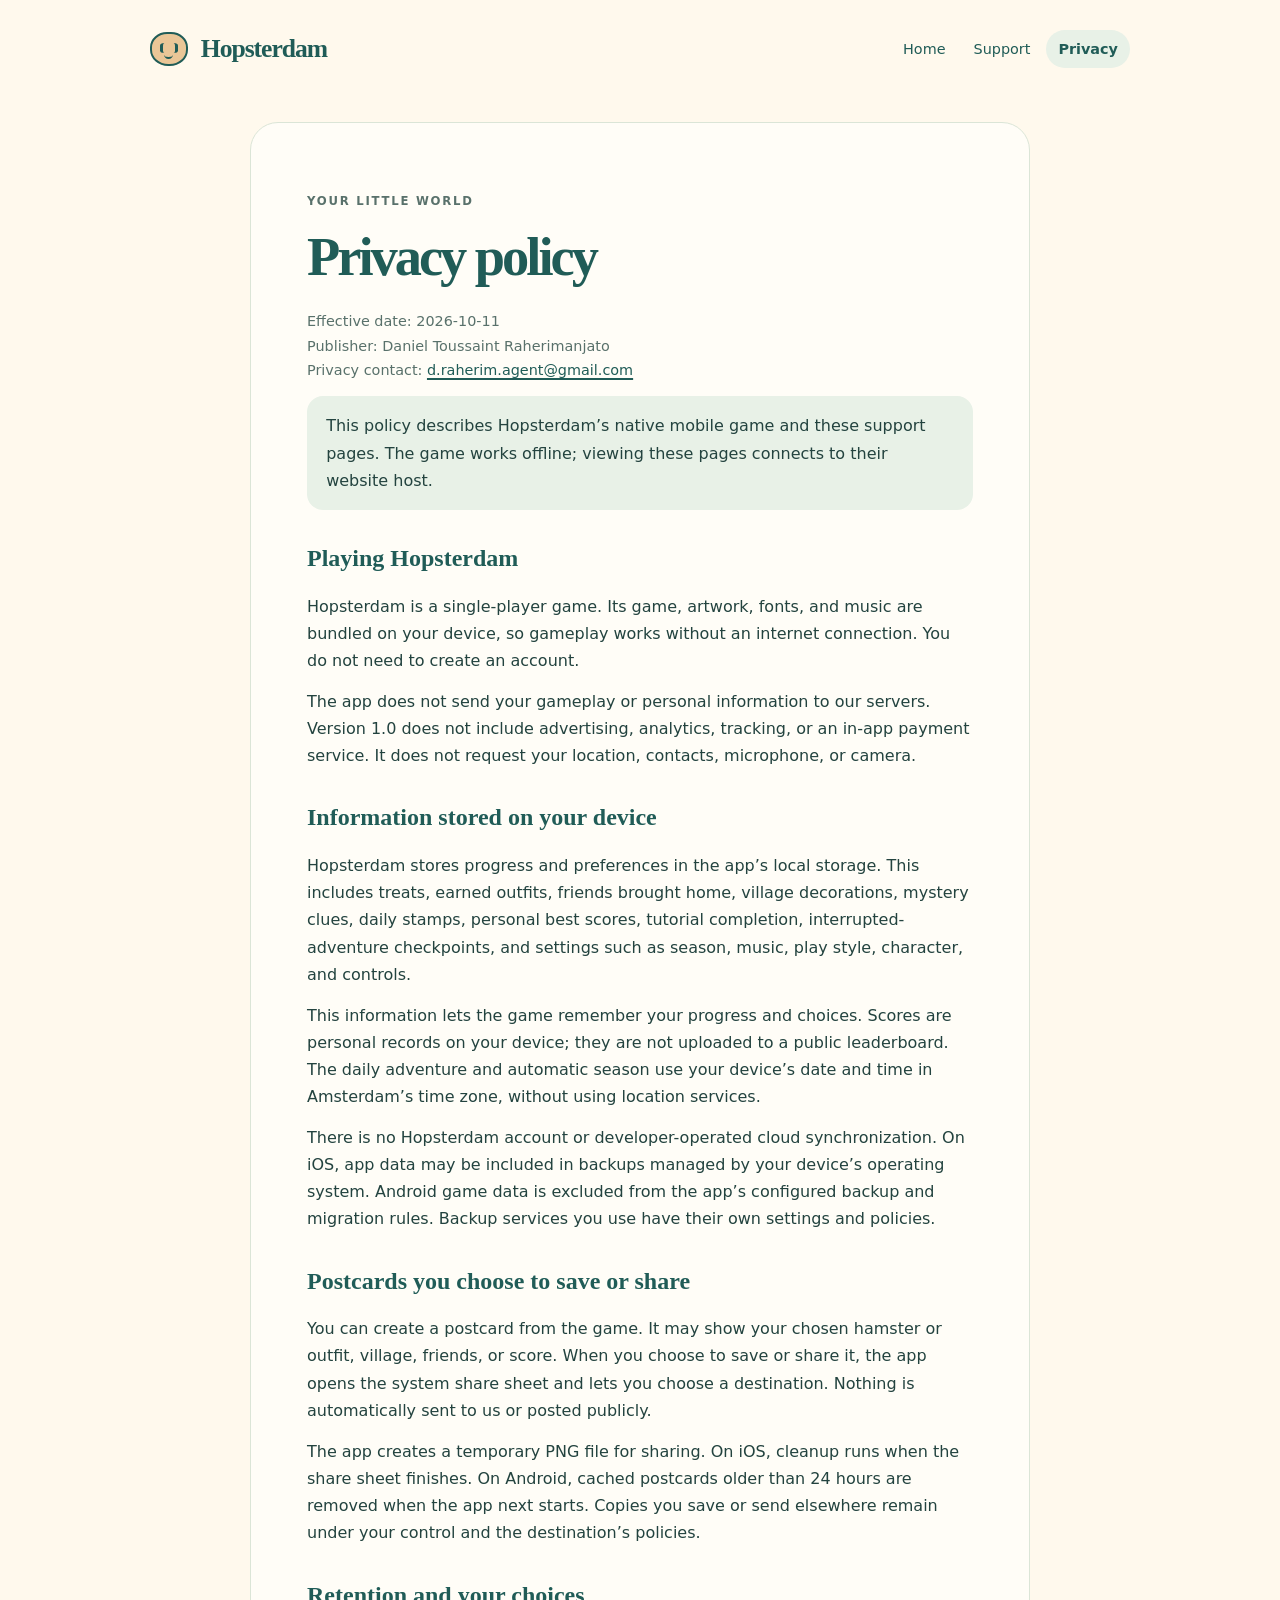
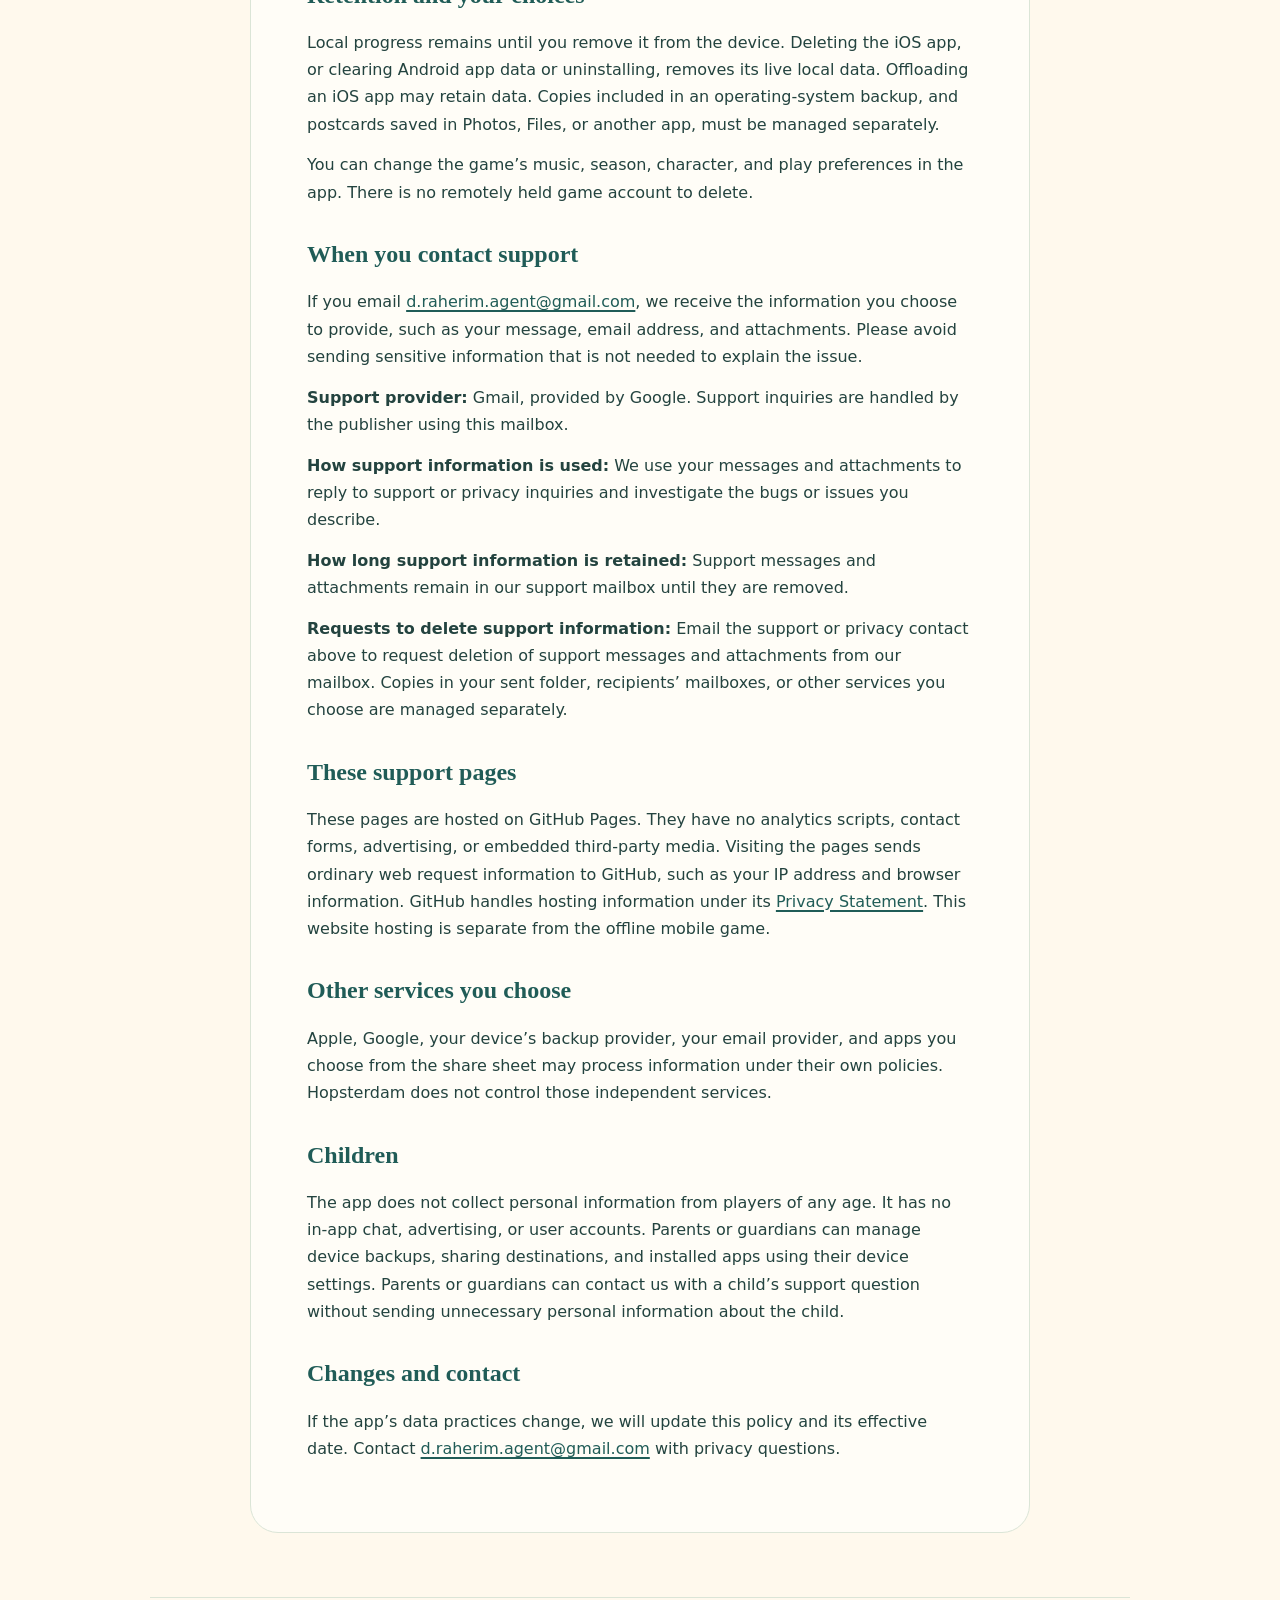
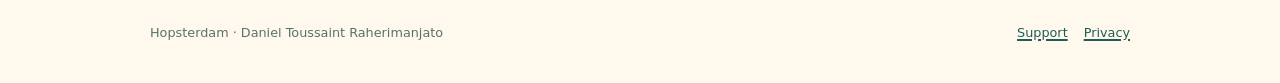
==== privacy.html @ b8333923 "Publish Hopsterdam privacy and support pages Publish only the six static documentation files. Game s" ====
<!doctype html>
<html lang="en">
<head>
<meta charset="utf-8">
<meta name="viewport" content="width=device-width, initial-scale=1">
<meta name="description" content="How the Hopsterdam mobile app handles local progress, postcards, and support information.">
<link rel="canonical" href="https://dangorah.github.io/hopsterdam-legal/privacy.html">
<title>Privacy policy · Hopsterdam</title>
<link rel="stylesheet" href="styles.css">
</head>
<body>
<a class="skip" href="#main">Skip to content</a>

<div class="shell">
<header><a class="brand" href="index.html"><span class="mark" aria-hidden="true"></span>Hopsterdam</a><nav aria-label="Main navigation"><a href="index.html">Home</a><a href="support.html">Support</a><a href="privacy.html" aria-current="page">Privacy</a></nav></header>
<main id="main"><article class="article"><p class="eyebrow">Your little world</p><h1>Privacy policy</h1><p class="meta">Effective date: 2026-10-11<br>Publisher: Daniel Toussaint Raherimanjato<br>Privacy contact: <a href="mailto:d.raherim.agent%40gmail.com">d.raherim.agent@gmail.com</a></p><div class="note">This policy describes Hopsterdam’s native mobile game and these support pages. The game works offline; viewing these pages connects to their website host.</div><h2>Playing Hopsterdam</h2><p>Hopsterdam is a single-player game. Its game, artwork, fonts, and music are bundled on your device, so gameplay works without an internet connection. You do not need to create an account.</p><p>The app does not send your gameplay or personal information to our servers. Version 1.0 does not include advertising, analytics, tracking, or an in-app payment service. It does not request your location, contacts, microphone, or camera.</p><h2>Information stored on your device</h2><p>Hopsterdam stores progress and preferences in the app’s local storage. This includes treats, earned outfits, friends brought home, village decorations, mystery clues, daily stamps, personal best scores, tutorial completion, interrupted-adventure checkpoints, and settings such as season, music, play style, character, and controls.</p><p>This information lets the game remember your progress and choices. Scores are personal records on your device; they are not uploaded to a public leaderboard. The daily adventure and automatic season use your device’s date and time in Amsterdam’s time zone, without using location services.</p><p>There is no Hopsterdam account or developer-operated cloud synchronization. On iOS, app data may be included in backups managed by your device’s operating system. Android game data is excluded from the app’s configured backup and migration rules. Backup services you use have their own settings and policies.</p><h2>Postcards you choose to save or share</h2><p>You can create a postcard from the game. It may show your chosen hamster or outfit, village, friends, or score. When you choose to save or share it, the app opens the system share sheet and lets you choose a destination. Nothing is automatically sent to us or posted publicly.</p><p>The app creates a temporary PNG file for sharing. On iOS, cleanup runs when the share sheet finishes. On Android, cached postcards older than 24 hours are removed when the app next starts. Copies you save or send elsewhere remain under your control and the destination’s policies.</p><h2>Retention and your choices</h2><p>Local progress remains until you remove it from the device. Deleting the iOS app, or clearing Android app data or uninstalling, removes its live local data. Offloading an iOS app may retain data. Copies included in an operating-system backup, and postcards saved in Photos, Files, or another app, must be managed separately.</p><p>You can change the game’s music, season, character, and play preferences in the app. There is no remotely held game account to delete.</p><h2>When you contact support</h2><p>If you email <a href="mailto:d.raherim.agent%40gmail.com">d.raherim.agent@gmail.com</a>, we receive the information you choose to provide, such as your message, email address, and attachments. Please avoid sending sensitive information that is not needed to explain the issue.</p><p><strong>Support provider:</strong> Gmail, provided by Google. Support inquiries are handled by the publisher using this mailbox.</p><p><strong>How support information is used:</strong> We use your messages and attachments to reply to support or privacy inquiries and investigate the bugs or issues you describe.</p><p><strong>How long support information is retained:</strong> Support messages and attachments remain in our support mailbox until they are removed.</p><p><strong>Requests to delete support information:</strong> Email the support or privacy contact above to request deletion of support messages and attachments from our mailbox. Copies in your sent folder, recipients’ mailboxes, or other services you choose are managed separately.</p><h2>These support pages</h2><p>These pages are hosted on GitHub Pages. They have no analytics scripts, contact forms, advertising, or embedded third-party media. Visiting the pages sends ordinary web request information to GitHub, such as your IP address and browser information. GitHub handles hosting information under its <a href="https://docs.github.com/en/site-policy/privacy-policies/github-general-privacy-statement">Privacy Statement</a>. This website hosting is separate from the offline mobile game.</p><h2>Other services you choose</h2><p>Apple, Google, your device’s backup provider, your email provider, and apps you choose from the share sheet may process information under their own policies. Hopsterdam does not control those independent services.</p><h2>Children</h2><p>The app does not collect personal information from players of any age. It has no in-app chat, advertising, or user accounts. Parents or guardians can manage device backups, sharing destinations, and installed apps using their device settings. Parents or guardians can contact us with a child’s support question without sending unnecessary personal information about the child.</p><h2>Changes and contact</h2><p>If the app’s data practices change, we will update this policy and its effective date. Contact <a href="mailto:d.raherim.agent%40gmail.com">d.raherim.agent@gmail.com</a> with privacy questions.</p></article></main>
<footer><p>Hopsterdam · Daniel Toussaint Raherimanjato</p><div class="links"><a href="support.html">Support</a><a href="privacy.html">Privacy</a></div></footer>
</div>
</body>
</html>
---- styles.css ----
:root {
  --cream: #fff9ed;
  --paper: #fffdf7;
  --teal: #205c57;
  --ink: #23433f;
  --muted: #59716b;
  --orange: #d77548;
  --line: #dbe5d7;
  --mint: #e8f1e7;
  color-scheme: light;
  font-family: ui-rounded, "Avenir Next", Avenir, system-ui, sans-serif;
  color: var(--ink);
  background: var(--cream);
  line-height: 1.7;
}
* { box-sizing: border-box; }
body { margin: 0; }
a { color: var(--teal); text-decoration-thickness: 1.5px; text-underline-offset: .18em; }
a:hover { color: #16433e; }
a:focus-visible { outline: 3px solid var(--orange); outline-offset: 5px; border-radius: 3px; }
.skip { position: absolute; left: 1rem; top: -10rem; background: var(--paper); padding: .5rem 1rem; z-index: 3; }
.skip:focus { top: 1rem; }
.shell { width: min(100% - 2.5rem, 980px); margin-inline: auto; }
header { display: flex; justify-content: space-between; align-items: center; gap: 1rem; padding-block: 1.7rem; }
.brand { display: inline-flex; align-items: center; gap: .8rem; color: var(--teal); text-decoration: none; font-family: Georgia, "Times New Roman", serif; font-size: 1.6rem; font-weight: 700; letter-spacing: -.04em; }
.mark { position: relative; display: inline-block; width: 38px; height: 34px; border-radius: 45% 45% 48% 48%; background: #eac697; border: 2px solid var(--teal); }
.mark::before { content: ""; position: absolute; inset: 9px 8px 11px; border-left: 3px solid var(--teal); border-right: 3px solid var(--teal); border-radius: 25%; }
.mark::after { content: ""; position: absolute; width: 9px; height: 4px; left: 12px; bottom: 5px; border-bottom: 2px solid var(--teal); border-radius: 0 0 10px 10px; }
nav { display: flex; flex-wrap: wrap; gap: .25rem; font-size: .9rem; }
nav a { padding: .45rem .75rem; border-radius: 100px; text-decoration: none; }
nav a[aria-current="page"] { background: var(--mint); font-weight: 650; }
.draft { background: #ffe7d7; border-block: 1px solid #e9c5a7; padding: .75rem 1.2rem; font-size: .9rem; text-align: center; }
main { padding-block: 1.5rem 4rem; }
.hero { position: relative; overflow: hidden; padding: clamp(2rem, 6vw, 4.5rem); background: var(--paper); border: 1px solid var(--line); border-radius: 32px; box-shadow: 0 8px 0 #e8ecdd; }
.eyebrow { text-transform: uppercase; letter-spacing: .15em; font-weight: 650; font-size: .73rem; color: var(--muted); margin: 0 0 1rem; }
h1, h2, h3 { font-family: Georgia, "Times New Roman", serif; color: var(--teal); line-height: 1.15; }
h1 { font-size: clamp(2.25rem, 7vw, 4.6rem); letter-spacing: -.055em; margin: 0 0 1.3rem; }
.hero p { max-width: 570px; }
.lead { font-size: 1.12rem; }
.pill { display: inline-block; background: var(--mint); color: var(--teal); padding: .35rem .75rem; border-radius: 100px; font-size: .85rem; font-weight: 600; }
.grid { display: grid; grid-template-columns: 1fr 1fr; gap: 1rem; margin-top: 2rem; }
.card { background: var(--paper); padding: 1.75rem; border: 1px solid var(--line); border-radius: 22px; }
.card h2 { font-size: 1.55rem; margin: 0 0 .75rem; }
.card p { margin: 0 0 1rem; color: var(--muted); }
.card a { font-weight: 600; }
.article { max-width: 780px; margin-inline: auto; background: var(--paper); border: 1px solid var(--line); border-radius: 28px; padding: clamp(1.5rem, 5vw, 3.5rem); }
.article h1 { font-size: clamp(2.2rem, 6vw, 3.4rem); }
.article h2 { font-size: 1.5rem; margin-top: 2.2rem; }
.article p { margin: .85rem 0; }
.article ul { padding-left: 1.3rem; }
.article li { margin-block: .5rem; }
.meta { color: var(--muted); font-size: .9rem; }
.note { background: var(--mint); border-radius: 16px; padding: 1rem 1.2rem; }
.missing { color: #9a3e28; font-weight: 600; }
footer { border-top: 1px solid var(--line); padding-block: 1.5rem 2.5rem; display: flex; justify-content: space-between; flex-wrap: wrap; gap: .8rem; font-size: .8rem; color: var(--muted); }
footer p { margin: 0; }
footer .links { display: flex; gap: 1rem; }
@media (max-width: 560px) {
  .shell { width: min(100% - 1.5rem, 980px); }
  header { align-items: flex-start; flex-direction: column; padding-block: 1.2rem; gap: .7rem; }
  nav a { padding: .4rem .7rem; }
  .grid { grid-template-columns: 1fr; }
  .hero { border-radius: 24px; }
  .article { border-radius: 22px; }
  .lead { font-size: 1rem; }
}
@media print {
  body { background: white; color: black; }
  header, footer, .skip { display: none; }
  .article, .hero { border: 0; box-shadow: none; padding: 0; }
  a { color: black; }
}
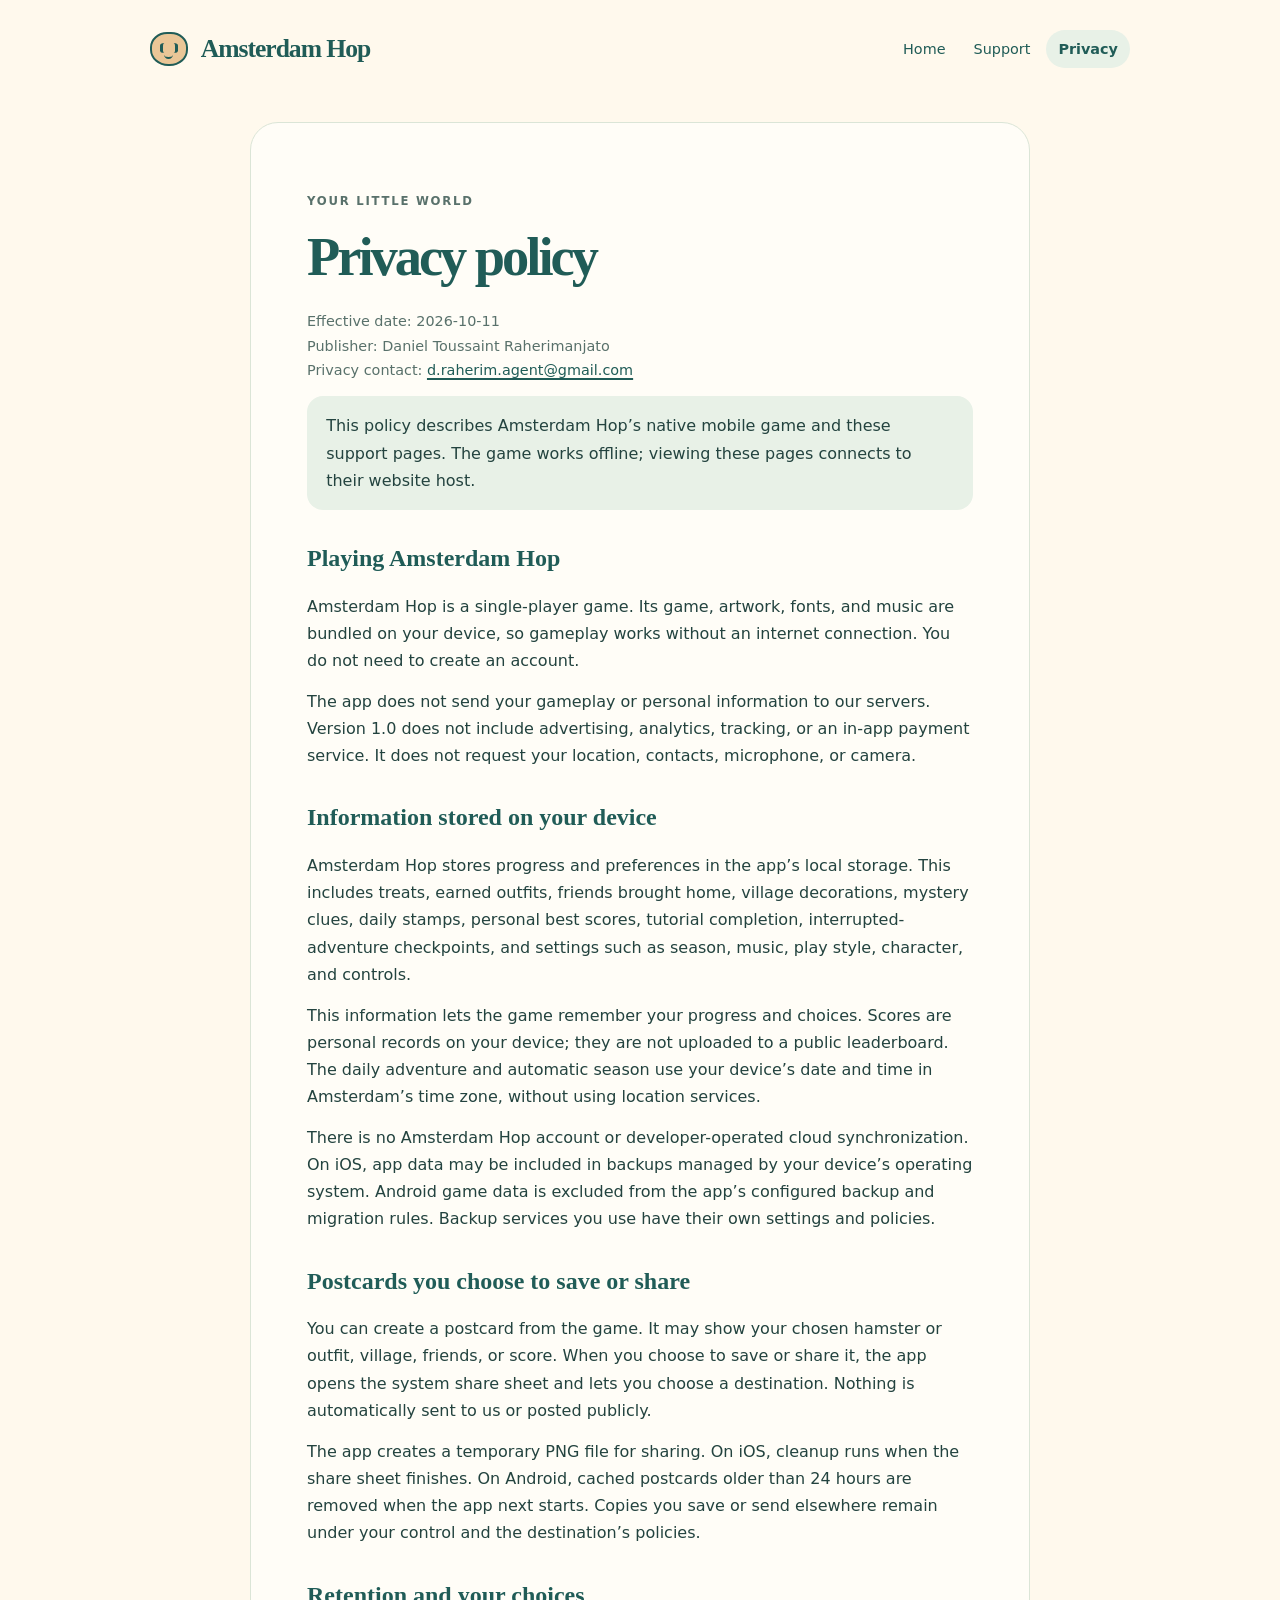
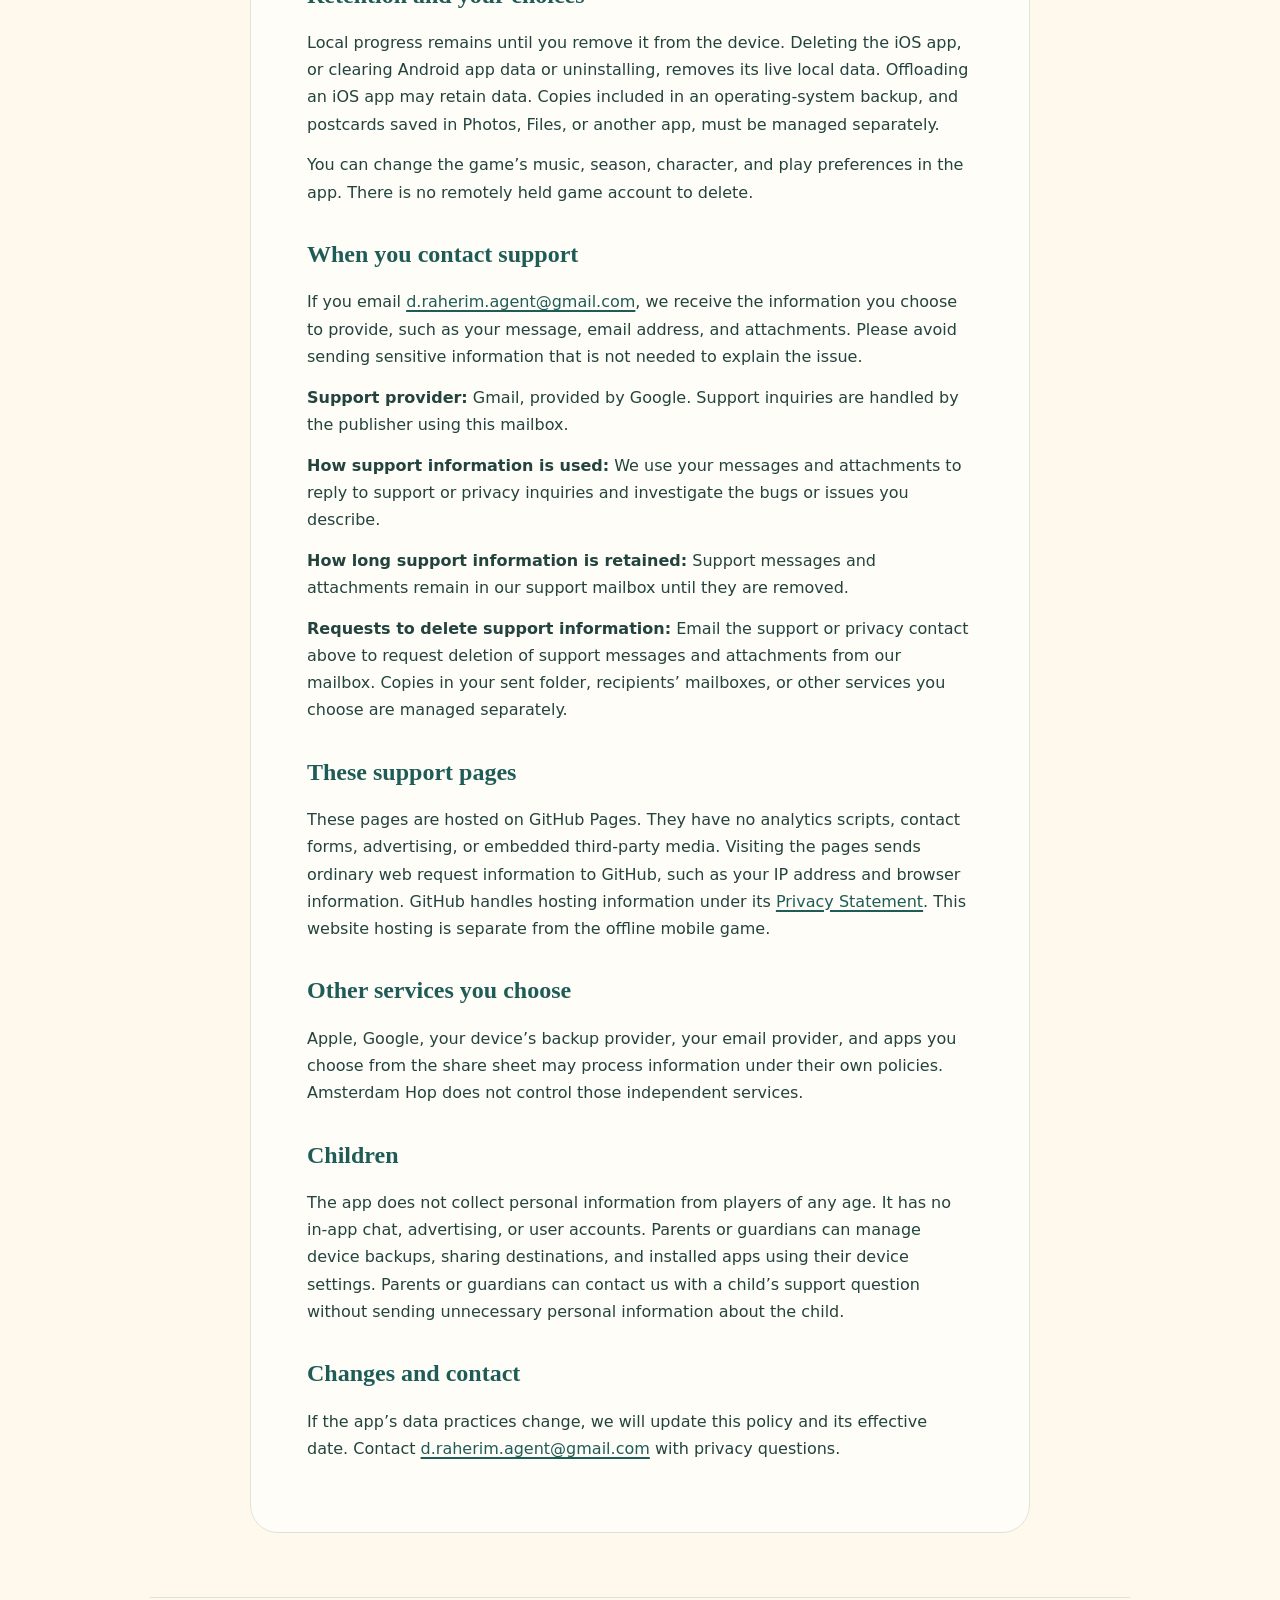
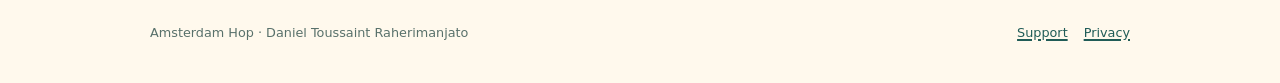
==== commit a99377cf: "Rename privacy policy to Amsterdam Hop" ====
--- a/privacy.html
+++ b/privacy.html
@@ -3,18 +3,18 @@
 <head>
 <meta charset="utf-8">
 <meta name="viewport" content="width=device-width, initial-scale=1">
-<meta name="description" content="How the Hopsterdam mobile app handles local progress, postcards, and support information.">
+<meta name="description" content="How the Amsterdam Hop mobile app handles local progress, postcards, and support information.">
 <link rel="canonical" href="https://dangorah.github.io/hopsterdam-legal/privacy.html">
-<title>Privacy policy · Hopsterdam</title>
+<title>Privacy policy · Amsterdam Hop</title>
 <link rel="stylesheet" href="styles.css">
 </head>
 <body>
 <a class="skip" href="#main">Skip to content</a>
 
 <div class="shell">
-<header><a class="brand" href="index.html"><span class="mark" aria-hidden="true"></span>Hopsterdam</a><nav aria-label="Main navigation"><a href="index.html">Home</a><a href="support.html">Support</a><a href="privacy.html" aria-current="page">Privacy</a></nav></header>
-<main id="main"><article class="article"><p class="eyebrow">Your little world</p><h1>Privacy policy</h1><p class="meta">Effective date: 2026-10-11<br>Publisher: Daniel Toussaint Raherimanjato<br>Privacy contact: <a href="mailto:d.raherim.agent%40gmail.com">d.raherim.agent@gmail.com</a></p><div class="note">This policy describes Hopsterdam’s native mobile game and these support pages. The game works offline; viewing these pages connects to their website host.</div><h2>Playing Hopsterdam</h2><p>Hopsterdam is a single-player game. Its game, artwork, fonts, and music are bundled on your device, so gameplay works without an internet connection. You do not need to create an account.</p><p>The app does not send your gameplay or personal information to our servers. Version 1.0 does not include advertising, analytics, tracking, or an in-app payment service. It does not request your location, contacts, microphone, or camera.</p><h2>Information stored on your device</h2><p>Hopsterdam stores progress and preferences in the app’s local storage. This includes treats, earned outfits, friends brought home, village decorations, mystery clues, daily stamps, personal best scores, tutorial completion, interrupted-adventure checkpoints, and settings such as season, music, play style, character, and controls.</p><p>This information lets the game remember your progress and choices. Scores are personal records on your device; they are not uploaded to a public leaderboard. The daily adventure and automatic season use your device’s date and time in Amsterdam’s time zone, without using location services.</p><p>There is no Hopsterdam account or developer-operated cloud synchronization. On iOS, app data may be included in backups managed by your device’s operating system. Android game data is excluded from the app’s configured backup and migration rules. Backup services you use have their own settings and policies.</p><h2>Postcards you choose to save or share</h2><p>You can create a postcard from the game. It may show your chosen hamster or outfit, village, friends, or score. When you choose to save or share it, the app opens the system share sheet and lets you choose a destination. Nothing is automatically sent to us or posted publicly.</p><p>The app creates a temporary PNG file for sharing. On iOS, cleanup runs when the share sheet finishes. On Android, cached postcards older than 24 hours are removed when the app next starts. Copies you save or send elsewhere remain under your control and the destination’s policies.</p><h2>Retention and your choices</h2><p>Local progress remains until you remove it from the device. Deleting the iOS app, or clearing Android app data or uninstalling, removes its live local data. Offloading an iOS app may retain data. Copies included in an operating-system backup, and postcards saved in Photos, Files, or another app, must be managed separately.</p><p>You can change the game’s music, season, character, and play preferences in the app. There is no remotely held game account to delete.</p><h2>When you contact support</h2><p>If you email <a href="mailto:d.raherim.agent%40gmail.com">d.raherim.agent@gmail.com</a>, we receive the information you choose to provide, such as your message, email address, and attachments. Please avoid sending sensitive information that is not needed to explain the issue.</p><p><strong>Support provider:</strong> Gmail, provided by Google. Support inquiries are handled by the publisher using this mailbox.</p><p><strong>How support information is used:</strong> We use your messages and attachments to reply to support or privacy inquiries and investigate the bugs or issues you describe.</p><p><strong>How long support information is retained:</strong> Support messages and attachments remain in our support mailbox until they are removed.</p><p><strong>Requests to delete support information:</strong> Email the support or privacy contact above to request deletion of support messages and attachments from our mailbox. Copies in your sent folder, recipients’ mailboxes, or other services you choose are managed separately.</p><h2>These support pages</h2><p>These pages are hosted on GitHub Pages. They have no analytics scripts, contact forms, advertising, or embedded third-party media. Visiting the pages sends ordinary web request information to GitHub, such as your IP address and browser information. GitHub handles hosting information under its <a href="https://docs.github.com/en/site-policy/privacy-policies/github-general-privacy-statement">Privacy Statement</a>. This website hosting is separate from the offline mobile game.</p><h2>Other services you choose</h2><p>Apple, Google, your device’s backup provider, your email provider, and apps you choose from the share sheet may process information under their own policies. Hopsterdam does not control those independent services.</p><h2>Children</h2><p>The app does not collect personal information from players of any age. It has no in-app chat, advertising, or user accounts. Parents or guardians can manage device backups, sharing destinations, and installed apps using their device settings. Parents or guardians can contact us with a child’s support question without sending unnecessary personal information about the child.</p><h2>Changes and contact</h2><p>If the app’s data practices change, we will update this policy and its effective date. Contact <a href="mailto:d.raherim.agent%40gmail.com">d.raherim.agent@gmail.com</a> with privacy questions.</p></article></main>
-<footer><p>Hopsterdam · Daniel Toussaint Raherimanjato</p><div class="links"><a href="support.html">Support</a><a href="privacy.html">Privacy</a></div></footer>
+<header><a class="brand" href="index.html"><span class="mark" aria-hidden="true"></span>Amsterdam Hop</a><nav aria-label="Main navigation"><a href="index.html">Home</a><a href="support.html">Support</a><a href="privacy.html" aria-current="page">Privacy</a></nav></header>
+<main id="main"><article class="article"><p class="eyebrow">Your little world</p><h1>Privacy policy</h1><p class="meta">Effective date: 2026-10-11<br>Publisher: Daniel Toussaint Raherimanjato<br>Privacy contact: <a href="mailto:d.raherim.agent%40gmail.com">d.raherim.agent@gmail.com</a></p><div class="note">This policy describes Amsterdam Hop’s native mobile game and these support pages. The game works offline; viewing these pages connects to their website host.</div><h2>Playing Amsterdam Hop</h2><p>Amsterdam Hop is a single-player game. Its game, artwork, fonts, and music are bundled on your device, so gameplay works without an internet connection. You do not need to create an account.</p><p>The app does not send your gameplay or personal information to our servers. Version 1.0 does not include advertising, analytics, tracking, or an in-app payment service. It does not request your location, contacts, microphone, or camera.</p><h2>Information stored on your device</h2><p>Amsterdam Hop stores progress and preferences in the app’s local storage. This includes treats, earned outfits, friends brought home, village decorations, mystery clues, daily stamps, personal best scores, tutorial completion, interrupted-adventure checkpoints, and settings such as season, music, play style, character, and controls.</p><p>This information lets the game remember your progress and choices. Scores are personal records on your device; they are not uploaded to a public leaderboard. The daily adventure and automatic season use your device’s date and time in Amsterdam’s time zone, without using location services.</p><p>There is no Amsterdam Hop account or developer-operated cloud synchronization. On iOS, app data may be included in backups managed by your device’s operating system. Android game data is excluded from the app’s configured backup and migration rules. Backup services you use have their own settings and policies.</p><h2>Postcards you choose to save or share</h2><p>You can create a postcard from the game. It may show your chosen hamster or outfit, village, friends, or score. When you choose to save or share it, the app opens the system share sheet and lets you choose a destination. Nothing is automatically sent to us or posted publicly.</p><p>The app creates a temporary PNG file for sharing. On iOS, cleanup runs when the share sheet finishes. On Android, cached postcards older than 24 hours are removed when the app next starts. Copies you save or send elsewhere remain under your control and the destination’s policies.</p><h2>Retention and your choices</h2><p>Local progress remains until you remove it from the device. Deleting the iOS app, or clearing Android app data or uninstalling, removes its live local data. Offloading an iOS app may retain data. Copies included in an operating-system backup, and postcards saved in Photos, Files, or another app, must be managed separately.</p><p>You can change the game’s music, season, character, and play preferences in the app. There is no remotely held game account to delete.</p><h2>When you contact support</h2><p>If you email <a href="mailto:d.raherim.agent%40gmail.com">d.raherim.agent@gmail.com</a>, we receive the information you choose to provide, such as your message, email address, and attachments. Please avoid sending sensitive information that is not needed to explain the issue.</p><p><strong>Support provider:</strong> Gmail, provided by Google. Support inquiries are handled by the publisher using this mailbox.</p><p><strong>How support information is used:</strong> We use your messages and attachments to reply to support or privacy inquiries and investigate the bugs or issues you describe.</p><p><strong>How long support information is retained:</strong> Support messages and attachments remain in our support mailbox until they are removed.</p><p><strong>Requests to delete support information:</strong> Email the support or privacy contact above to request deletion of support messages and attachments from our mailbox. Copies in your sent folder, recipients’ mailboxes, or other services you choose are managed separately.</p><h2>These support pages</h2><p>These pages are hosted on GitHub Pages. They have no analytics scripts, contact forms, advertising, or embedded third-party media. Visiting the pages sends ordinary web request information to GitHub, such as your IP address and browser information. GitHub handles hosting information under its <a href="https://docs.github.com/en/site-policy/privacy-policies/github-general-privacy-statement">Privacy Statement</a>. This website hosting is separate from the offline mobile game.</p><h2>Other services you choose</h2><p>Apple, Google, your device’s backup provider, your email provider, and apps you choose from the share sheet may process information under their own policies. Amsterdam Hop does not control those independent services.</p><h2>Children</h2><p>The app does not collect personal information from players of any age. It has no in-app chat, advertising, or user accounts. Parents or guardians can manage device backups, sharing destinations, and installed apps using their device settings. Parents or guardians can contact us with a child’s support question without sending unnecessary personal information about the child.</p><h2>Changes and contact</h2><p>If the app’s data practices change, we will update this policy and its effective date. Contact <a href="mailto:d.raherim.agent%40gmail.com">d.raherim.agent@gmail.com</a> with privacy questions.</p></article></main>
+<footer><p>Amsterdam Hop · Daniel Toussaint Raherimanjato</p><div class="links"><a href="support.html">Support</a><a href="privacy.html">Privacy</a></div></footer>
 </div>
 </body>
 </html>
